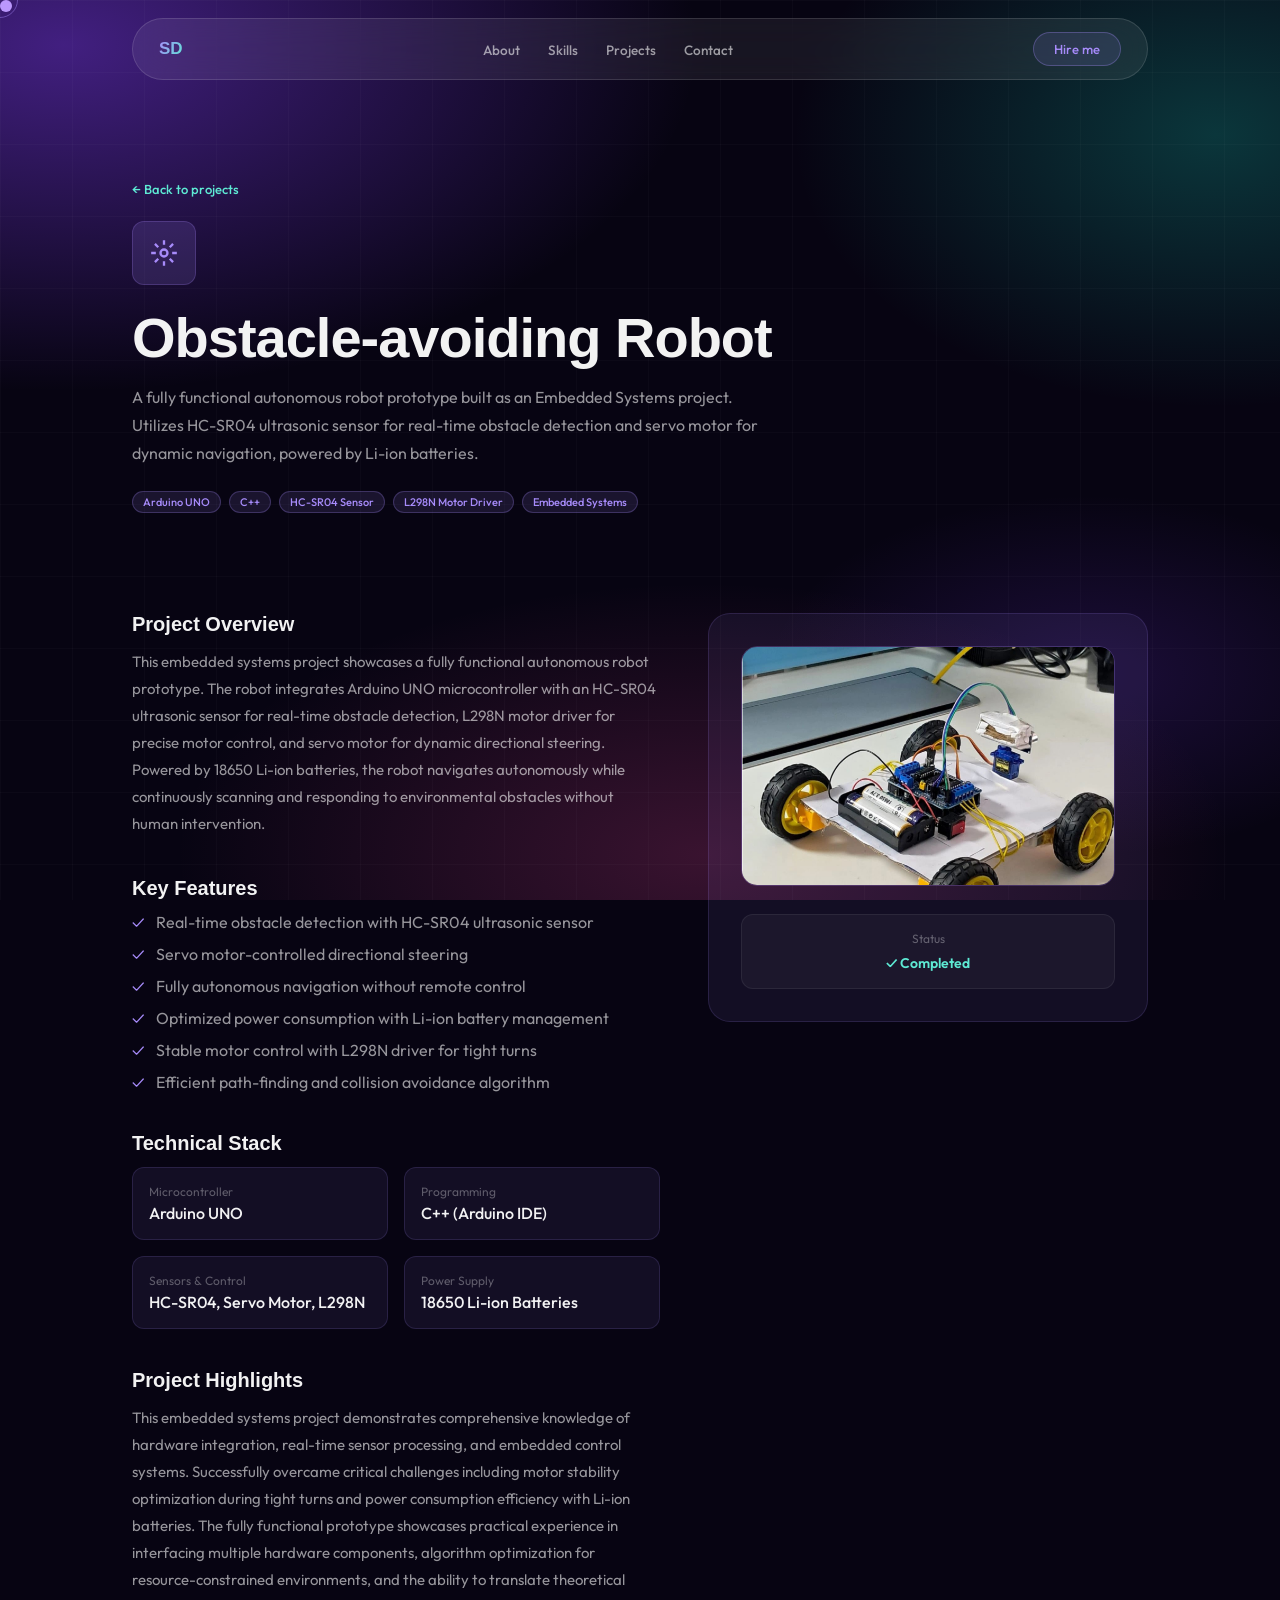
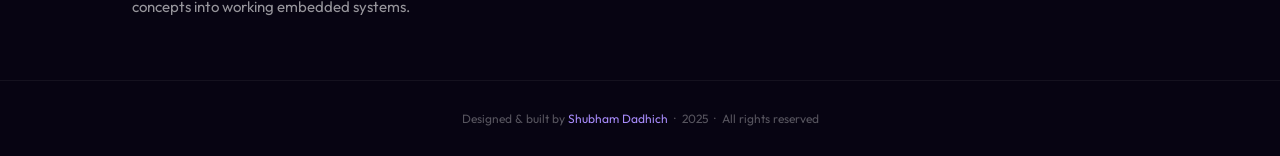
==== project-1.html @ 270c1d20 "First version of my portfolio" ====
<!DOCTYPE html>
<html lang="en">
<head>
  <meta charset="UTF-8"/>
  <meta name="viewport" content="width=device-width, initial-scale=1.0"/>
  <title>Obstacle-avoiding Robot — Shubham Dadhich</title>
  <meta name="description" content="Embedded Systems project - Autonomous robot with Arduino UNO, ultrasonic sensors, and servo motor navigation."/>
  <link href="https://fonts.googleapis.com/css2?family=Clash+Display:wght@400;500;600;700&family=Outfit:wght@300;400;500&display=swap" rel="stylesheet"/>
  <link rel="stylesheet" href="styles.css"/>
</head>
<body>

<div id="cursor"></div>
<div id="cursor-ring"></div>
<div class="bg"></div>
<div class="bg-grid"></div>

<!-- NAV -->
<nav>
  <div class="wrap">
    <div class="nav-inner glass-card">
      <a href="index.html" class="nav-logo">SD</a>
      <ul class="nav-links">
        <li><a href="index.html#about">About</a></li>
        <li><a href="index.html#skills">Skills</a></li>
        <li><a href="index.html#projects">Projects</a></li>
        <li><a href="index.html#contact">Contact</a></li>
      </ul>
      <a href="index.html#contact" class="nav-hire">Hire me</a>
      <div class="hamburger" onclick="toggleMenu(this)">
        <span></span><span></span><span></span>
      </div>
    </div>
  </div>
</nav>

<!-- PROJECT DETAIL -->
<section class="hero" style="padding: 80px 0 40px;">
  <div class="wrap">
    <a href="index.html#projects" style="display:inline-flex;align-items:center;gap:6px;color:var(--teal);text-decoration:none;margin-bottom:24px;font-size:13px;font-weight:500;">← Back to projects</a>
    <div class="proj-ico" style="background:rgba(167,139,250,.15);border:1px solid rgba(167,139,250,.22);width:64px;height:64px;margin-bottom:24px;">
      <svg width="28" height="28" viewBox="0 0 24 24" fill="none" stroke="#a78bfa" stroke-width="2"><circle cx="12" cy="12" r="3"/><path d="M12 1v4M12 19v4M4.22 4.22l2.83 2.83M16.95 16.95l2.83 2.83M1 12h4M19 12h4M4.22 19.78l2.83-2.83M16.95 7.05l2.83-2.83"/></svg>
    </div>
    <h1 class="hero-name" style="margin-bottom:16px;font-size:clamp(36px,5vw,56px);">Obstacle-avoiding Robot</h1>
    <p class="hero-tagline" style="margin-bottom:24px;max-width:640px;">A fully functional autonomous robot prototype built as an Embedded Systems project. Utilizes HC-SR04 ultrasonic sensor for real-time obstacle detection and servo motor for dynamic navigation, powered by Li-ion batteries.</p>
    <div style="display:flex;flex-wrap:wrap;gap:8px;">
      <span class="proj-tag" style="background:rgba(167,139,250,.12);border:1px solid rgba(167,139,250,.25);color:var(--purple);">Arduino UNO</span>
      <span class="proj-tag" style="background:rgba(167,139,250,.12);border:1px solid rgba(167,139,250,.25);color:var(--purple);">C++</span>
      <span class="proj-tag" style="background:rgba(167,139,250,.12);border:1px solid rgba(167,139,250,.25);color:var(--purple);">HC-SR04 Sensor</span>
      <span class="proj-tag" style="background:rgba(167,139,250,.12);border:1px solid rgba(167,139,250,.25);color:var(--purple);">L298N Motor Driver</span>
      <span class="proj-tag" style="background:rgba(167,139,250,.12);border:1px solid rgba(167,139,250,.25);color:var(--purple);">Embedded Systems</span>
    </div>
  </div>
</section>

<!-- PROJECT DETAILS -->
<section style="padding:60px 0;">
  <div class="wrap">
    <div style="display:grid;grid-template-columns:1.2fr 1fr;gap:48px;align-items:start;">
      <div>
        <div style="margin-bottom:40px;">
          <h2 style="font-family:'Clash Display',sans-serif;font-size:20px;font-weight:600;margin-bottom:12px;color:var(--t1);">Project Overview</h2>
          <p style="color:var(--t2);line-height:1.8;font-size:15px;">This embedded systems project showcases a fully functional autonomous robot prototype. The robot integrates Arduino UNO microcontroller with an HC-SR04 ultrasonic sensor for real-time obstacle detection, L298N motor driver for precise motor control, and servo motor for dynamic directional steering. Powered by 18650 Li-ion batteries, the robot navigates autonomously while continuously scanning and responding to environmental obstacles without human intervention.</p>
        </div>

        <div style="margin-bottom:40px;">
          <h2 style="font-family:'Clash Display',sans-serif;font-size:20px;font-weight:600;margin-bottom:12px;color:var(--t1);">Key Features</h2>
          <ul style="list-style:none;padding:0;">
            <li style="display:flex;gap:12px;margin-bottom:12px;"><span style="color:var(--purple);flex-shrink:0;">✓</span><span style="color:var(--t2);">Real-time obstacle detection with HC-SR04 ultrasonic sensor</span></li>
            <li style="display:flex;gap:12px;margin-bottom:12px;"><span style="color:var(--purple);flex-shrink:0;">✓</span><span style="color:var(--t2);">Servo motor-controlled directional steering</span></li>
            <li style="display:flex;gap:12px;margin-bottom:12px;"><span style="color:var(--purple);flex-shrink:0;">✓</span><span style="color:var(--t2);">Fully autonomous navigation without remote control</span></li>
            <li style="display:flex;gap:12px;margin-bottom:12px;"><span style="color:var(--purple);flex-shrink:0;">✓</span><span style="color:var(--t2);">Optimized power consumption with Li-ion battery management</span></li>
            <li style="display:flex;gap:12px;margin-bottom:12px;"><span style="color:var(--purple);flex-shrink:0;">✓</span><span style="color:var(--t2);">Stable motor control with L298N driver for tight turns</span></li>
            <li style="display:flex;gap:12px;margin-bottom:12px;"><span style="color:var(--purple);flex-shrink:0;">✓</span><span style="color:var(--t2);">Efficient path-finding and collision avoidance algorithm</span></li>
          </ul>
        </div>

        <div style="margin-bottom:40px;">
          <h2 style="font-family:'Clash Display',sans-serif;font-size:20px;font-weight:600;margin-bottom:12px;color:var(--t1);">Technical Stack</h2>
          <div style="display:grid;grid-template-columns:1fr 1fr;gap:16px;">
            <div style="background:rgba(167,139,250,.08);border:1px solid rgba(167,139,250,.15);padding:16px;border-radius:12px;">
              <div style="font-size:12px;color:var(--t3);margin-bottom:4px;">Microcontroller</div>
              <div style="color:var(--t1);font-weight:500;">Arduino UNO</div>
            </div>
            <div style="background:rgba(167,139,250,.08);border:1px solid rgba(167,139,250,.15);padding:16px;border-radius:12px;">
              <div style="font-size:12px;color:var(--t3);margin-bottom:4px;">Programming</div>
              <div style="color:var(--t1);font-weight:500;">C++ (Arduino IDE)</div>
            </div>
            <div style="background:rgba(167,139,250,.08);border:1px solid rgba(167,139,250,.15);padding:16px;border-radius:12px;">
              <div style="font-size:12px;color:var(--t3);margin-bottom:4px;">Sensors & Control</div>
              <div style="color:var(--t1);font-weight:500;">HC-SR04, Servo Motor, L298N</div>
            </div>
            <div style="background:rgba(167,139,250,.08);border:1px solid rgba(167,139,250,.15);padding:16px;border-radius:12px;">
              <div style="font-size:12px;color:var(--t3);margin-bottom:4px;">Power Supply</div>
              <div style="color:var(--t1);font-weight:500;">18650 Li-ion Batteries</div>
            </div>
          </div>
        </div>

        <div>
          <h2 style="font-family:'Clash Display',sans-serif;font-size:20px;font-weight:600;margin-bottom:12px;color:var(--t1);">Project Highlights</h2>
          <p style="color:var(--t2);line-height:1.8;font-size:15px;">This embedded systems project demonstrates comprehensive knowledge of hardware integration, real-time sensor processing, and embedded control systems. Successfully overcame critical challenges including motor stability optimization during tight turns and power consumption efficiency with Li-ion batteries. The fully functional prototype showcases practical experience in interfacing multiple hardware components, algorithm optimization for resource-constrained environments, and the ability to translate theoretical concepts into working embedded systems.</p>
        </div>
      </div>

      <div style="background:rgba(167,139,250,.08);border:1px solid rgba(167,139,250,.15);border-radius:22px;padding:32px;text-align:center;height:fit-content;">
        <img src="pictures/robot_pic.png" alt="Obstacle-avoiding Robot" style="width:100%;height:240px;object-fit:cover;border-radius:16px;margin-bottom:24px;border:1px solid rgba(167,139,250,.25);">
        <div style="background:rgba(255,255,255,.04);border:1px solid rgba(255,255,255,.07);border-radius:12px;padding:16px;">
          <div style="font-size:12px;color:var(--t3);margin-bottom:8px;">Status</div>
          <div style="color:var(--teal);font-weight:600;font-size:14px;">✓ Completed</div>
        </div>
      </div>
    </div>
  </div>
</section>

<footer>
  <p>Designed & built by <span>Shubham Dadhich</span> &nbsp;·&nbsp; 2025 &nbsp;·&nbsp; All rights reserved</p>
</footer>

<script src="script.js"></script>
</body>
</html>
---- styles.css ----
*, *::before, *::after {
  box-sizing: border-box;
  margin: 0;
  padding: 0;
}

:root {
  --purple: #a78bfa;
  --purple-d: #7c3aed;
  --teal: #5eead4;
  --pink: #f472b6;
  --glass: rgba(255, 255, 255, 0.07);
  --glass-b: rgba(255, 255, 255, 0.13);
  --glass-h: rgba(255, 255, 255, 0.12);
  --t1: rgba(255, 255, 255, 0.95);
  --t2: rgba(255, 255, 255, 0.58);
  --t3: rgba(255, 255, 255, 0.32);
  --r-sm: 10px;
  --r-md: 16px;
  --r-lg: 22px;
  --r-xl: 32px;
}

html {
  scroll-behavior: smooth;
}

body {
  font-family: "Outfit", sans-serif;
  background: #070412;
  color: var(--t1);
  overflow-x: hidden;
  cursor: none;
}

#cursor {
  width: 12px;
  height: 12px;
  background: var(--purple);
  border-radius: 50%;
  position: fixed;
  top: 0;
  left: 0;
  pointer-events: none;
  z-index: 9999;
  transition: transform 0.15s;
  mix-blend-mode: screen;
}

#cursor-ring {
  width: 36px;
  height: 36px;
  border: 1px solid rgba(167, 139, 250, 0.45);
  border-radius: 50%;
  position: fixed;
  top: 0;
  left: 0;
  pointer-events: none;
  z-index: 9998;
  transition: opacity 0.3s;
}

.bg {
  position: fixed;
  inset: 0;
  z-index: 0;
  background: radial-gradient(ellipse 90% 70% at 5% 5%, rgba(124, 58, 237, 0.5) 0%, transparent 55%),
    radial-gradient(ellipse 60% 55% at 95% 15%, rgba(20, 184, 166, 0.28) 0%, transparent 55%),
    radial-gradient(ellipse 75% 55% at 55% 95%, rgba(236, 72, 153, 0.22) 0%, transparent 55%),
    radial-gradient(ellipse 50% 40% at 85% 75%, rgba(124, 58, 237, 0.18) 0%, transparent 50%), #070412;
}

.bg-grid {
  position: fixed;
  inset: 0;
  z-index: 0;
  background-image: linear-gradient(rgba(255, 255, 255, 0.025) 1px, transparent 1px),
    linear-gradient(90deg, rgba(255, 255, 255, 0.025) 1px, transparent 1px);
  background-size: 72px 72px;
}

.wrap {
  max-width: 1080px;
  margin: 0 auto;
  padding: 0 32px;
  position: relative;
  z-index: 2;
}

.glass-card {
  background: var(--glass);
  border: 1px solid var(--glass-b);
  backdrop-filter: blur(20px);
  -webkit-backdrop-filter: blur(20px);
}

/* NAV */
nav {
  position: sticky;
  top: 0;
  z-index: 500;
  padding: 18px 0;
}

.nav-inner {
  display: flex;
  align-items: center;
  justify-content: space-between;
  padding: 13px 26px;
  border-radius: 50px;
}

.nav-logo {
  font-family: "Clash Display", sans-serif;
  font-size: 17px;
  font-weight: 700;
  background: linear-gradient(120deg, var(--purple), var(--teal));
  -webkit-background-clip: text;
  -webkit-text-fill-color: transparent;
  background-clip: text;
  text-decoration: none;
}

.nav-links {
  display: flex;
  gap: 28px;
  list-style: none;
}

.nav-links a {
  color: var(--t2);
  text-decoration: none;
  font-size: 13.5px;
  font-weight: 500;
  transition: color 0.2s;
}

.nav-links a:hover {
  color: var(--t1);
}

.nav-hire {
  font-size: 13px;
  font-weight: 500;
  color: var(--purple);
  background: rgba(167, 139, 250, 0.12);
  border: 1px solid rgba(167, 139, 250, 0.3);
  border-radius: 50px;
  padding: 8px 20px;
  cursor: pointer;
  text-decoration: none;
  transition: all 0.2s;
}

.nav-hire:hover {
  background: rgba(167, 139, 250, 0.22);
  transform: translateY(-1px);
}

.hamburger {
  display: none;
  flex-direction: column;
  gap: 5px;
  cursor: pointer;
}

.hamburger span {
  display: block;
  width: 22px;
  height: 1.5px;
  background: var(--t2);
  border-radius: 2px;
  transition: all 0.3s;
}

/* HERO */
.hero {
  padding: 110px 0 90px;
}

.hero-layout {
  display: grid;
  grid-template-columns: 1fr auto;
  gap: 48px;
  align-items: center;
}

.hero-eyebrow {
  display: inline-flex;
  align-items: center;
  gap: 8px;
  background: rgba(94, 234, 212, 0.09);
  border: 1px solid rgba(94, 234, 212, 0.2);
  color: var(--teal);
  font-size: 12px;
  font-weight: 500;
  padding: 6px 14px;
  border-radius: 50px;
  margin-bottom: 22px;
  animation: fadeUp 0.7s ease both;
}

.hero-eyebrow .dot {
  width: 6px;
  height: 6px;
  border-radius: 50%;
  background: var(--teal);
  animation: blink 2s infinite;
}

@keyframes blink {
  0%,
  100% {
    opacity: 1;
  }
  50% {
    opacity: 0.25;
  }
}

.hero-name {
  font-family: "Clash Display", sans-serif;
  font-size: clamp(46px, 6.5vw, 82px);
  font-weight: 700;
  line-height: 1.04;
  letter-spacing: -1px;
  margin-bottom: 18px;
  animation: fadeUp 0.7s 0.08s ease both;
}

.hero-name .grad {
  background: linear-gradient(110deg, var(--purple) 0%, var(--pink) 55%, var(--teal) 100%);
  -webkit-background-clip: text;
  -webkit-text-fill-color: transparent;
  background-clip: text;
}

.hero-tagline {
  font-size: 16px;
  color: var(--t2);
  line-height: 1.75;
  max-width: 480px;
  margin-bottom: 36px;
  animation: fadeUp 0.7s 0.16s ease both;
}

.hero-btns {
  display: flex;
  gap: 12px;
  flex-wrap: wrap;
  animation: fadeUp 0.7s 0.24s ease both;
}

.btn-p {
  background: linear-gradient(135deg, rgba(167, 139, 250, 0.55), rgba(244, 114, 182, 0.4));
  border: 1px solid rgba(167, 139, 250, 0.42);
  color: #fff;
  font-family: "Outfit", sans-serif;
  font-size: 14px;
  font-weight: 500;
  padding: 12px 28px;
  border-radius: 50px;
  cursor: pointer;
  text-decoration: none;
  transition: filter 0.2s, transform 0.2s;
}

.btn-p:hover {
  filter: brightness(1.18);
  transform: translateY(-2px);
}

.btn-s {
  background: var(--glass);
  border: 1px solid var(--glass-b);
  color: var(--t2);
  font-family: "Outfit", sans-serif;
  font-size: 14px;
  font-weight: 500;
  padding: 12px 28px;
  border-radius: 50px;
  cursor: pointer;
  text-decoration: none;
  transition: all 0.2s;
}

.btn-s:hover {
  background: var(--glass-h);
  color: var(--t1);
  transform: translateY(-2px);
}

.profile-card {
  width: 210px;
  padding: 28px 22px;
  border-radius: var(--r-lg);
  text-align: center;
  animation: fadeUp 0.7s 0.32s ease both;
  flex-shrink: 0;
}

.avatar-ring {
  width: 90px;
  height: 90px;
  border-radius: 50%;
  margin: 0 auto 14px;
  background: linear-gradient(135deg, var(--purple), var(--pink), var(--teal));
  padding: 2px;
}

.avatar-inner {
  width: 100%;
  height: 100%;
  border-radius: 50%;
  background: #120a28;
  display: flex;
  align-items: center;
  justify-content: center;
  font-family: "Clash Display", sans-serif;
  font-size: 26px;
  font-weight: 700;
  color: var(--purple);
  overflow: hidden;
}

.avatar-inner img {
  width: 100%;
  height: 100%;
  object-fit: cover;
  border-radius: 50%;
  display: none;
}

.profile-name {
  font-family: "Clash Display", sans-serif;
  font-size: 15px;
  font-weight: 600;
  margin-bottom: 4px;
}

.profile-role {
  font-size: 12px;
  color: var(--t2);
  margin-bottom: 14px;
}

.profile-location {
  font-size: 11px;
  color: var(--t3);
  display: flex;
  align-items: center;
  justify-content: center;
  gap: 4px;
}

.profile-socials {
  display: flex;
  justify-content: center;
  gap: 8px;
  margin-top: 14px;
}

.soc-btn {
  width: 32px;
  height: 32px;
  border-radius: 50%;
  background: rgba(255, 255, 255, 0.06);
  border: 1px solid rgba(255, 255, 255, 0.11);
  display: flex;
  align-items: center;
  justify-content: center;
  text-decoration: none;
  color: var(--t2);
  transition: all 0.2s;
}

.soc-btn:hover {
  background: rgba(167, 139, 250, 0.18);
  border-color: rgba(167, 139, 250, 0.3);
  color: var(--purple);
  transform: translateY(-2px);
}

.stats-row {
  display: grid;
  grid-template-columns: repeat(4, 1fr);
  gap: 14px;
  margin-top: 56px;
  animation: fadeUp 0.7s 0.38s ease both;
}

.stat-box {
  padding: 20px 16px;
  border-radius: var(--r-md);
  text-align: center;
  transition: background 0.2s, transform 0.2s;
}

.stat-box:hover {
  background: var(--glass-h);
  transform: translateY(-3px);
}

.stat-n {
  font-family: "Clash Display", sans-serif;
  font-size: 32px;
  font-weight: 700;
  background: linear-gradient(135deg, var(--purple), var(--teal));
  -webkit-background-clip: text;
  -webkit-text-fill-color: transparent;
  background-clip: text;
}

.stat-l {
  font-size: 12px;
  color: var(--t3);
  margin-top: 4px;
  font-weight: 500;
}

/* SECTIONS */
section {
  padding: 88px 0;
}

.sec-label {
  font-size: 11px;
  font-weight: 600;
  letter-spacing: 3px;
  color: var(--purple);
  text-transform: uppercase;
  margin-bottom: 10px;
}

.sec-title {
  font-family: "Clash Display", sans-serif;
  font-size: clamp(28px, 3.8vw, 42px);
  font-weight: 700;
  line-height: 1.15;
  margin-bottom: 50px;
}

.sec-title span {
  background: linear-gradient(120deg, var(--purple), var(--teal));
  -webkit-background-clip: text;
  -webkit-text-fill-color: transparent;
  background-clip: text;
}

/* ABOUT */
.about-grid {
  display: grid;
  grid-template-columns: 1.1fr 1fr;
  gap: 24px;
}

.about-card {
  padding: 28px 30px;
  border-radius: var(--r-lg);
}

.about-text {
  font-size: 15px;
  color: var(--t2);
  line-height: 1.85;
}

.about-text b {
  color: var(--t1);
  font-weight: 500;
}

.about-hl-row {
  display: grid;
  grid-template-columns: 1fr 1fr;
  gap: 10px;
  margin-top: 24px;
}

.about-hl {
  padding: 14px;
  border-radius: var(--r-sm);
  background: rgba(255, 255, 255, 0.04);
  border: 1px solid rgba(255, 255, 255, 0.07);
}

.about-hl-v {
  font-family: "Clash Display", sans-serif;
  font-size: 18px;
  font-weight: 700;
}

.about-hl-k {
  font-size: 11px;
  color: var(--t3);
  margin-top: 2px;
}

/* SKILLS */
.skills-groups {
  display: grid;
  grid-template-columns: repeat(3, 1fr);
  gap: 18px;
}

.skill-group {
  padding: 24px;
  border-radius: var(--r-lg);
  transition: transform 0.25s;
}

.skill-group:hover {
  transform: translateY(-4px);
}

.sg-icon {
  width: 40px;
  height: 40px;
  border-radius: var(--r-sm);
  display: flex;
  align-items: center;
  justify-content: center;
  margin-bottom: 14px;
}

.sg-title {
  font-family: "Clash Display", sans-serif;
  font-size: 15px;
  font-weight: 600;
  margin-bottom: 14px;
}

.skill-pills {
  display: flex;
  flex-wrap: wrap;
  gap: 7px;
}

.pill {
  font-size: 12px;
  font-weight: 500;
  padding: 4px 12px;
  border-radius: 50px;
  background: rgba(255, 255, 255, 0.06);
  border: 1px solid rgba(255, 255, 255, 0.1);
  color: var(--t2);
  transition: all 0.2s;
  cursor: default;
}

.pill:hover {
  background: rgba(167, 139, 250, 0.15);
  border-color: rgba(167, 139, 250, 0.28);
  color: var(--purple);
}

.pill.t:hover {
  background: rgba(94, 234, 212, 0.12);
  border-color: rgba(94, 234, 212, 0.25);
  color: var(--teal);
}

.pill.p:hover {
  background: rgba(244, 114, 182, 0.12);
  border-color: rgba(244, 114, 182, 0.25);
  color: var(--pink);
}

/* PROJECTS */
.projects-grid {
  display: grid;
  grid-template-columns: repeat(3, 1fr);
  gap: 20px;
}

.proj-card {
  padding: 26px;
  border-radius: var(--r-lg);
  transition: transform 0.25s, background 0.25s;
  position: relative;
  overflow: hidden;
}

.proj-card:hover {
  transform: translateY(-5px);
  background: var(--glass-h);
}

.proj-ico {
  width: 48px;
  height: 48px;
  border-radius: 12px;
  display: flex;
  align-items: center;
  justify-content: center;
  margin-bottom: 18px;
}

.proj-title {
  font-family: "Clash Display", sans-serif;
  font-size: 16px;
  font-weight: 600;
  margin-bottom: 8px;
}

.proj-desc {
  font-size: 13px;
  color: var(--t2);
  line-height: 1.65;
  margin-bottom: 18px;
}

.proj-tags {
  display: flex;
  flex-wrap: wrap;
  gap: 6px;
}

.proj-tag {
  font-size: 11px;
  font-weight: 500;
  padding: 3px 10px;
  border-radius: 50px;
  background: rgba(255, 255, 255, 0.05);
  border: 1px solid rgba(255, 255, 255, 0.09);
  color: var(--t3);
}

.proj-link {
  display: inline-flex;
  align-items: center;
  gap: 5px;
  margin-top: 16px;
  font-size: 12px;
  font-weight: 500;
  color: var(--purple);
  text-decoration: none;
  opacity: 0;
  transform: translateY(4px);
  transition: all 0.25s;
}

.proj-card:hover .proj-link {
  opacity: 1;
  transform: translateY(0);
}

/* HACKATHONS */
.hack-grid {
  display: grid;
  grid-template-columns: 1fr 1fr;
  gap: 24px;
}

.hack-section-title {
  font-size: 13px;
  font-weight: 500;
  color: var(--t2);
  margin-bottom: 16px;
}

.hack-list {
  display: flex;
  flex-direction: column;
  gap: 12px;
}

.hack-item {
  display: flex;
  align-items: center;
  gap: 16px;
  padding: 16px 20px;
  border-radius: var(--r-md);
  transition: background 0.2s, transform 0.2s;
}

.hack-item:hover {
  background: var(--glass-h);
  transform: translateX(4px);
}

.hack-dot {
  width: 9px;
  height: 9px;
  border-radius: 50%;
  flex-shrink: 0;
}

.hack-info {
  flex: 1;
}

.hack-name {
  font-size: 14px;
  font-weight: 500;
  margin-bottom: 2px;
}

.hack-meta {
  font-size: 12px;
  color: var(--t3);
}

.hack-badge {
  font-size: 11px;
  font-weight: 500;
  padding: 3px 10px;
  border-radius: 50px;
  white-space: nowrap;
}

/* CERTS */
.certs-grid {
  display: grid;
  grid-template-columns: repeat(3, 1fr);
  gap: 18px;
}

.cert-card {
  padding: 22px;
  border-radius: var(--r-lg);
  transition: transform 0.25s, background 0.25s;
}

.cert-card:hover {
  transform: translateY(-4px);
  background: var(--glass-h);
}

.cert-icon {
  width: 38px;
  height: 38px;
  border-radius: 9px;
  display: flex;
  align-items: center;
  justify-content: center;
  margin-bottom: 14px;
}

.cert-name {
  font-family: "Clash Display", sans-serif;
  font-size: 14px;
  font-weight: 600;
  margin-bottom: 5px;
  line-height: 1.3;
}

.cert-org {
  font-size: 12px;
  color: var(--t2);
  margin-bottom: 8px;
}

.cert-year {
  font-size: 11px;
  color: var(--t3);
}

/* CONTACT */
.contact-shell {
  padding: 56px 52px;
  border-radius: var(--r-xl);
  position: relative;
  overflow: hidden;
}

.contact-shell::before {
  content: "";
  position: absolute;
  top: -100px;
  left: 50%;
  transform: translateX(-50%);
  width: 500px;
  height: 500px;
  border-radius: 50%;
  background: radial-gradient(circle, rgba(124, 58, 237, 0.16) 0%, transparent 65%);
  pointer-events: none;
}

.contact-header {
  text-align: center;
  margin-bottom: 44px;
}

.contact-header h2 {
  font-family: "Clash Display", sans-serif;
  font-size: clamp(28px, 4vw, 46px);
  font-weight: 700;
  line-height: 1.15;
  margin-bottom: 12px;
}

.contact-header p {
  font-size: 15px;
  color: var(--t2);
}

.contact-form {
  max-width: 600px;
  margin: 0 auto;
}

.form-row {
  display: grid;
  grid-template-columns: 1fr 1fr;
  gap: 16px;
  margin-bottom: 16px;
}

.form-group {
  margin-bottom: 16px;
}

.form-group label {
  display: block;
  font-size: 12px;
  font-weight: 500;
  color: var(--t2);
  margin-bottom: 7px;
  letter-spacing: 0.3px;
}

.form-group input,
.form-group textarea {
  width: 100%;
  background: rgba(255, 255, 255, 0.05);
  border: 1px solid rgba(255, 255, 255, 0.11);
  border-radius: var(--r-sm);
  padding: 12px 16px;
  color: var(--t1);
  font-family: "Outfit", sans-serif;
  font-size: 14px;
  outline: none;
  transition: border-color 0.2s, background 0.2s;
  resize: none;
}

.form-group input:focus,
.form-group textarea:focus {
  border-color: rgba(167, 139, 250, 0.45);
  background: rgba(167, 139, 250, 0.05);
}

.form-group input::placeholder,
.form-group textarea::placeholder {
  color: var(--t3);
}

.form-submit {
  width: 100%;
  padding: 14px;
  border: none;
  border-radius: 50px;
  cursor: pointer;
  font-family: "Clash Display", sans-serif;
  font-size: 15px;
  font-weight: 600;
  color: #fff;
  background: linear-gradient(135deg, rgba(167, 139, 250, 0.65), rgba(244, 114, 182, 0.5));
  border: 1px solid rgba(167, 139, 250, 0.4);
  transition: filter 0.2s, transform 0.2s;
  letter-spacing: 0.3px;
}

.form-submit:hover {
  filter: brightness(1.15);
  transform: translateY(-2px);
}

.form-submit:active {
  transform: scale(0.98);
}

.form-msg {
  text-align: center;
  margin-top: 14px;
  font-size: 13px;
  color: var(--teal);
  display: none;
}

.contact-alt {
  display: flex;
  justify-content: center;
  gap: 14px;
  margin-top: 32px;
  flex-wrap: wrap;
}

.contact-chip {
  display: inline-flex;
  align-items: center;
  gap: 8px;
  background: rgba(255, 255, 255, 0.05);
  border: 1px solid rgba(255, 255, 255, 0.11);
  border-radius: 50px;
  padding: 10px 18px;
  font-size: 13px;
  color: var(--t2);
  text-decoration: none;
  transition: all 0.2s;
}

.contact-chip:hover {
  background: rgba(167, 139, 250, 0.12);
  border-color: rgba(167, 139, 250, 0.25);
  color: var(--purple);
}

footer {
  text-align: center;
  padding: 30px 32px;
  font-size: 12px;
  color: var(--t3);
  position: relative;
  z-index: 2;
  border-top: 1px solid rgba(255, 255, 255, 0.06);
}

footer span {
  color: var(--purple);
}

@keyframes fadeUp {
  from {
    opacity: 0;
    transform: translateY(22px);
  }
  to {
    opacity: 1;
    transform: translateY(0);
  }
}

.reveal {
  opacity: 0;
  transform: translateY(26px);
  transition: opacity 0.65s ease, transform 0.65s ease;
}

.reveal.in {
  opacity: 1;
  transform: translateY(0);
}

.d1 {
  transition-delay: 0.08s;
}

.d2 {
  transition-delay: 0.16s;
}

.d3 {
  transition-delay: 0.24s;
}

@media (max-width: 860px) {
  .hero-layout {
    grid-template-columns: 1fr;
  }
  .profile-card {
    display: none;
  }
  .about-grid,
  .hack-grid {
    grid-template-columns: 1fr;
  }
  .skills-groups,
  .projects-grid,
  .certs-grid {
    grid-template-columns: 1fr 1fr;
  }
  .stats-row {
    grid-template-columns: repeat(2, 1fr);
  }
  .contact-shell {
    padding: 36px 24px;
  }
}

@media (max-width: 560px) {
  .nav-links {
    display: none;
  }
  .hamburger {
    display: flex;
  }
  .skills-groups,
  .projects-grid,
  .certs-grid {
    grid-template-columns: 1fr;
  }
  .form-row {
    grid-template-columns: 1fr;
  }
  .wrap {
    padding: 0 18px;
  }
  .hero {
    padding: 72px 0 60px;
  }
}
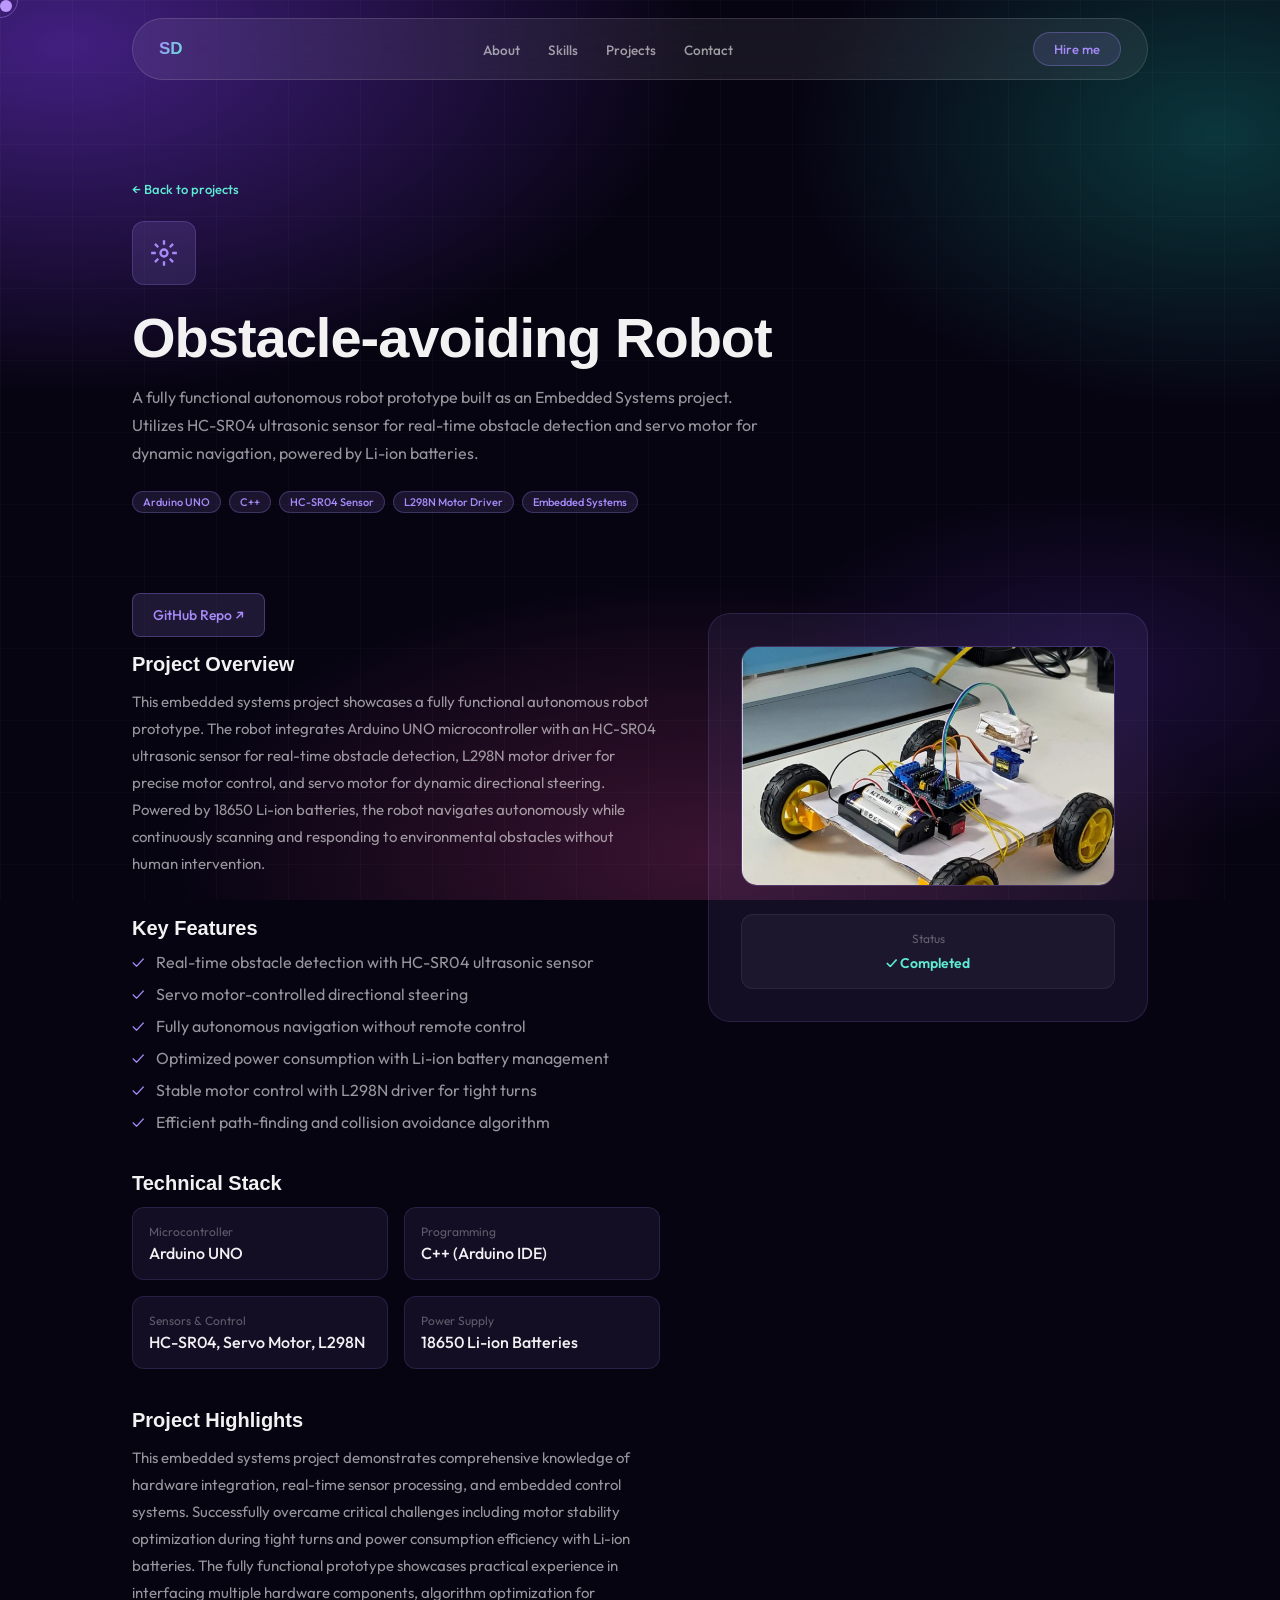
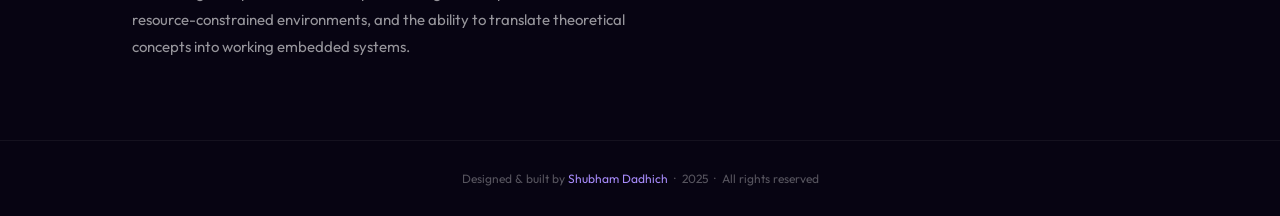
==== commit de287a1d: "added the github link and fixed the error" ====
--- a/project-1.html
+++ b/project-1.html
@@ -56,8 +56,11 @@
 <!-- PROJECT DETAILS -->
 <section style="padding:60px 0;">
   <div class="wrap">
-    <div style="display:grid;grid-template-columns:1.2fr 1fr;gap:48px;align-items:start;">
+    <div style="display:grid;grid-template-columns:1.2fr 1fr;gap:48px;align-items:start;" class="proj-layout">
       <div>
+        <div style="display:flex;gap:12px;flex-wrap:wrap;margin-bottom:16px;margin-top:-20px;">
+          <a href="https://github.com/shubham-programmerr/Embedded-robot-code-.git" target="_blank" style="display:inline-flex;align-items:center;gap:6px;padding:12px 20px;background:rgba(167,139,250,.15);border:1px solid rgba(167,139,250,.3);color:var(--purple);text-decoration:none;border-radius:8px;font-weight:500;font-size:14px;transition:all 0.3s;">GitHub Repo ↗</a>
+        </div>
         <div style="margin-bottom:40px;">
           <h2 style="font-family:'Clash Display',sans-serif;font-size:20px;font-weight:600;margin-bottom:12px;color:var(--t1);">Project Overview</h2>
           <p style="color:var(--t2);line-height:1.8;font-size:15px;">This embedded systems project showcases a fully functional autonomous robot prototype. The robot integrates Arduino UNO microcontroller with an HC-SR04 ultrasonic sensor for real-time obstacle detection, L298N motor driver for precise motor control, and servo motor for dynamic directional steering. Powered by 18650 Li-ion batteries, the robot navigates autonomously while continuously scanning and responding to environmental obstacles without human intervention.</p>
@@ -99,7 +102,7 @@
 
         <div>
           <h2 style="font-family:'Clash Display',sans-serif;font-size:20px;font-weight:600;margin-bottom:12px;color:var(--t1);">Project Highlights</h2>
-          <p style="color:var(--t2);line-height:1.8;font-size:15px;">This embedded systems project demonstrates comprehensive knowledge of hardware integration, real-time sensor processing, and embedded control systems. Successfully overcame critical challenges including motor stability optimization during tight turns and power consumption efficiency with Li-ion batteries. The fully functional prototype showcases practical experience in interfacing multiple hardware components, algorithm optimization for resource-constrained environments, and the ability to translate theoretical concepts into working embedded systems.</p>
+          <p style="color:var(--t2);line-height:1.8;font-size:15px;margin-bottom:20px;">This embedded systems project demonstrates comprehensive knowledge of hardware integration, real-time sensor processing, and embedded control systems. Successfully overcame critical challenges including motor stability optimization during tight turns and power consumption efficiency with Li-ion batteries. The fully functional prototype showcases practical experience in interfacing multiple hardware components, algorithm optimization for resource-constrained environments, and the ability to translate theoretical concepts into working embedded systems.</p>
         </div>
       </div>
 
--- a/styles.css
+++ b/styles.css
@@ -291,8 +291,8 @@
 }
 
 .profile-card {
-  width: 210px;
-  padding: 28px 22px;
+  width: 260px;
+  padding: 36px 28px;
   border-radius: var(--r-lg);
   text-align: center;
   animation: fadeUp 0.7s 0.32s ease both;
@@ -300,10 +300,10 @@
 }
 
 .avatar-ring {
-  width: 90px;
-  height: 90px;
+  width: 130px;
+  height: 130px;
   border-radius: 50%;
-  margin: 0 auto 14px;
+  margin: 0 auto 18px;
   background: linear-gradient(135deg, var(--purple), var(--pink), var(--teal));
   padding: 2px;
 }
@@ -321,6 +321,7 @@
   font-weight: 700;
   color: var(--purple);
   overflow: hidden;
+  position: relative;
 }
 
 .avatar-inner img {
@@ -328,7 +329,10 @@
   height: 100%;
   object-fit: cover;
   border-radius: 50%;
-  display: none;
+  display: block;
+  position: absolute;
+  top: 0;
+  left: 0;
 }
 
 .profile-name {
@@ -1000,4 +1004,21 @@
   .hero {
     padding: 72px 0 60px;
   }
-}
+  .proj-layout {
+    grid-template-columns: 1fr !important;
+    gap: 24px !important;
+  }
+  
+  /* Show native cursor on mobile */
+  body {
+    cursor: auto !important;
+  }
+  
+  #cursor {
+    display: none !important;
+  }
+  
+  #cursor-ring {
+    display: none !important;
+  }
+}
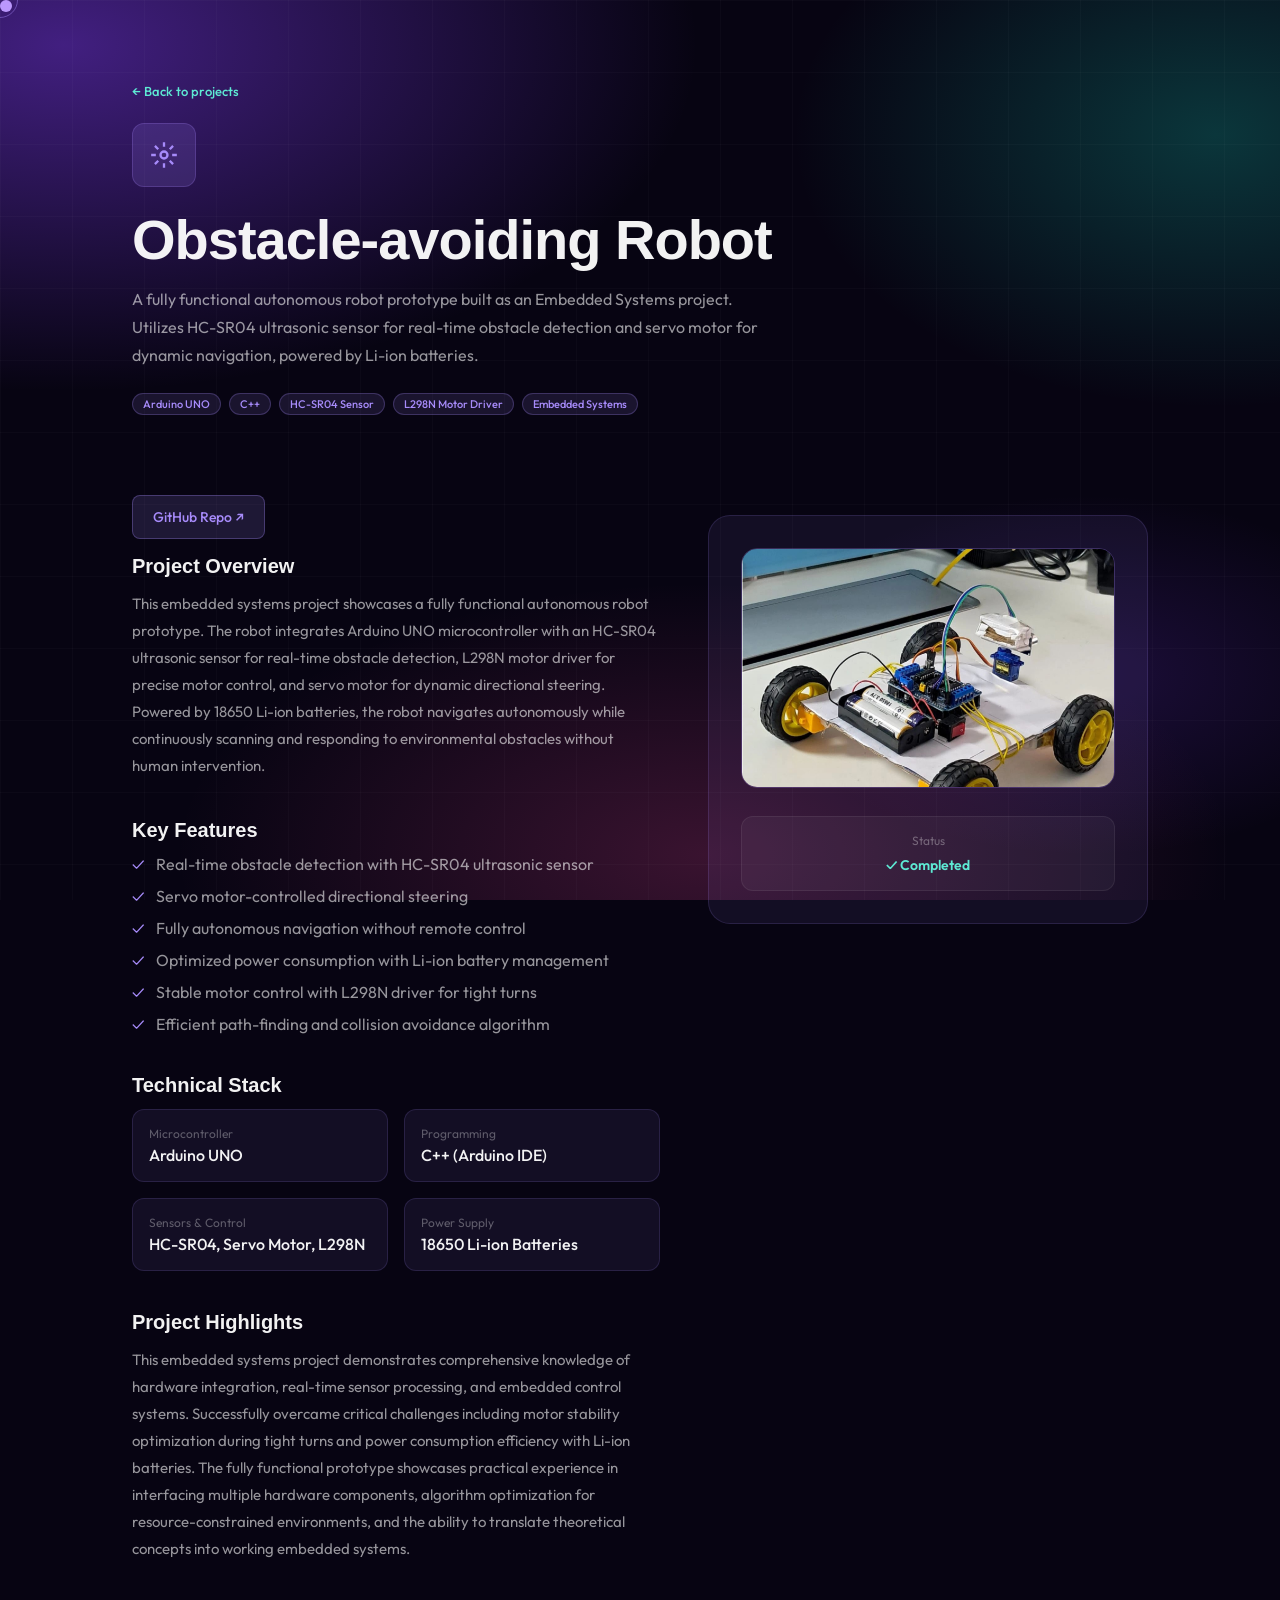
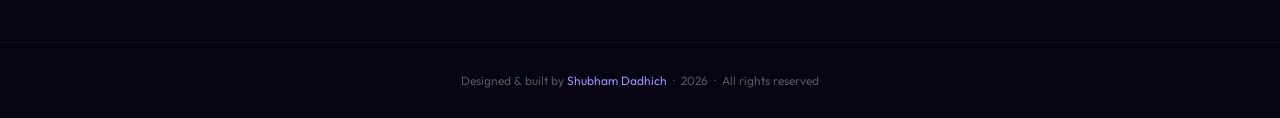
==== commit 1cc572c7: "improvment" ====
--- a/project-1.html
+++ b/project-1.html
@@ -14,25 +14,6 @@
 <div id="cursor-ring"></div>
 <div class="bg"></div>
 <div class="bg-grid"></div>
-
-<!-- NAV -->
-<nav>
-  <div class="wrap">
-    <div class="nav-inner glass-card">
-      <a href="index.html" class="nav-logo">SD</a>
-      <ul class="nav-links">
-        <li><a href="index.html#about">About</a></li>
-        <li><a href="index.html#skills">Skills</a></li>
-        <li><a href="index.html#projects">Projects</a></li>
-        <li><a href="index.html#contact">Contact</a></li>
-      </ul>
-      <a href="index.html#contact" class="nav-hire">Hire me</a>
-      <div class="hamburger" onclick="toggleMenu(this)">
-        <span></span><span></span><span></span>
-      </div>
-    </div>
-  </div>
-</nav>
 
 <!-- PROJECT DETAIL -->
 <section class="hero" style="padding: 80px 0 40px;">
@@ -118,7 +99,7 @@
 </section>
 
 <footer>
-  <p>Designed & built by <span>Shubham Dadhich</span> &nbsp;·&nbsp; 2025 &nbsp;·&nbsp; All rights reserved</p>
+  <p>Designed & built by <span>Shubham Dadhich</span> &nbsp;·&nbsp; 2026 &nbsp;·&nbsp; All rights reserved</p>
 </footer>
 
 <script src="script.js"></script>
